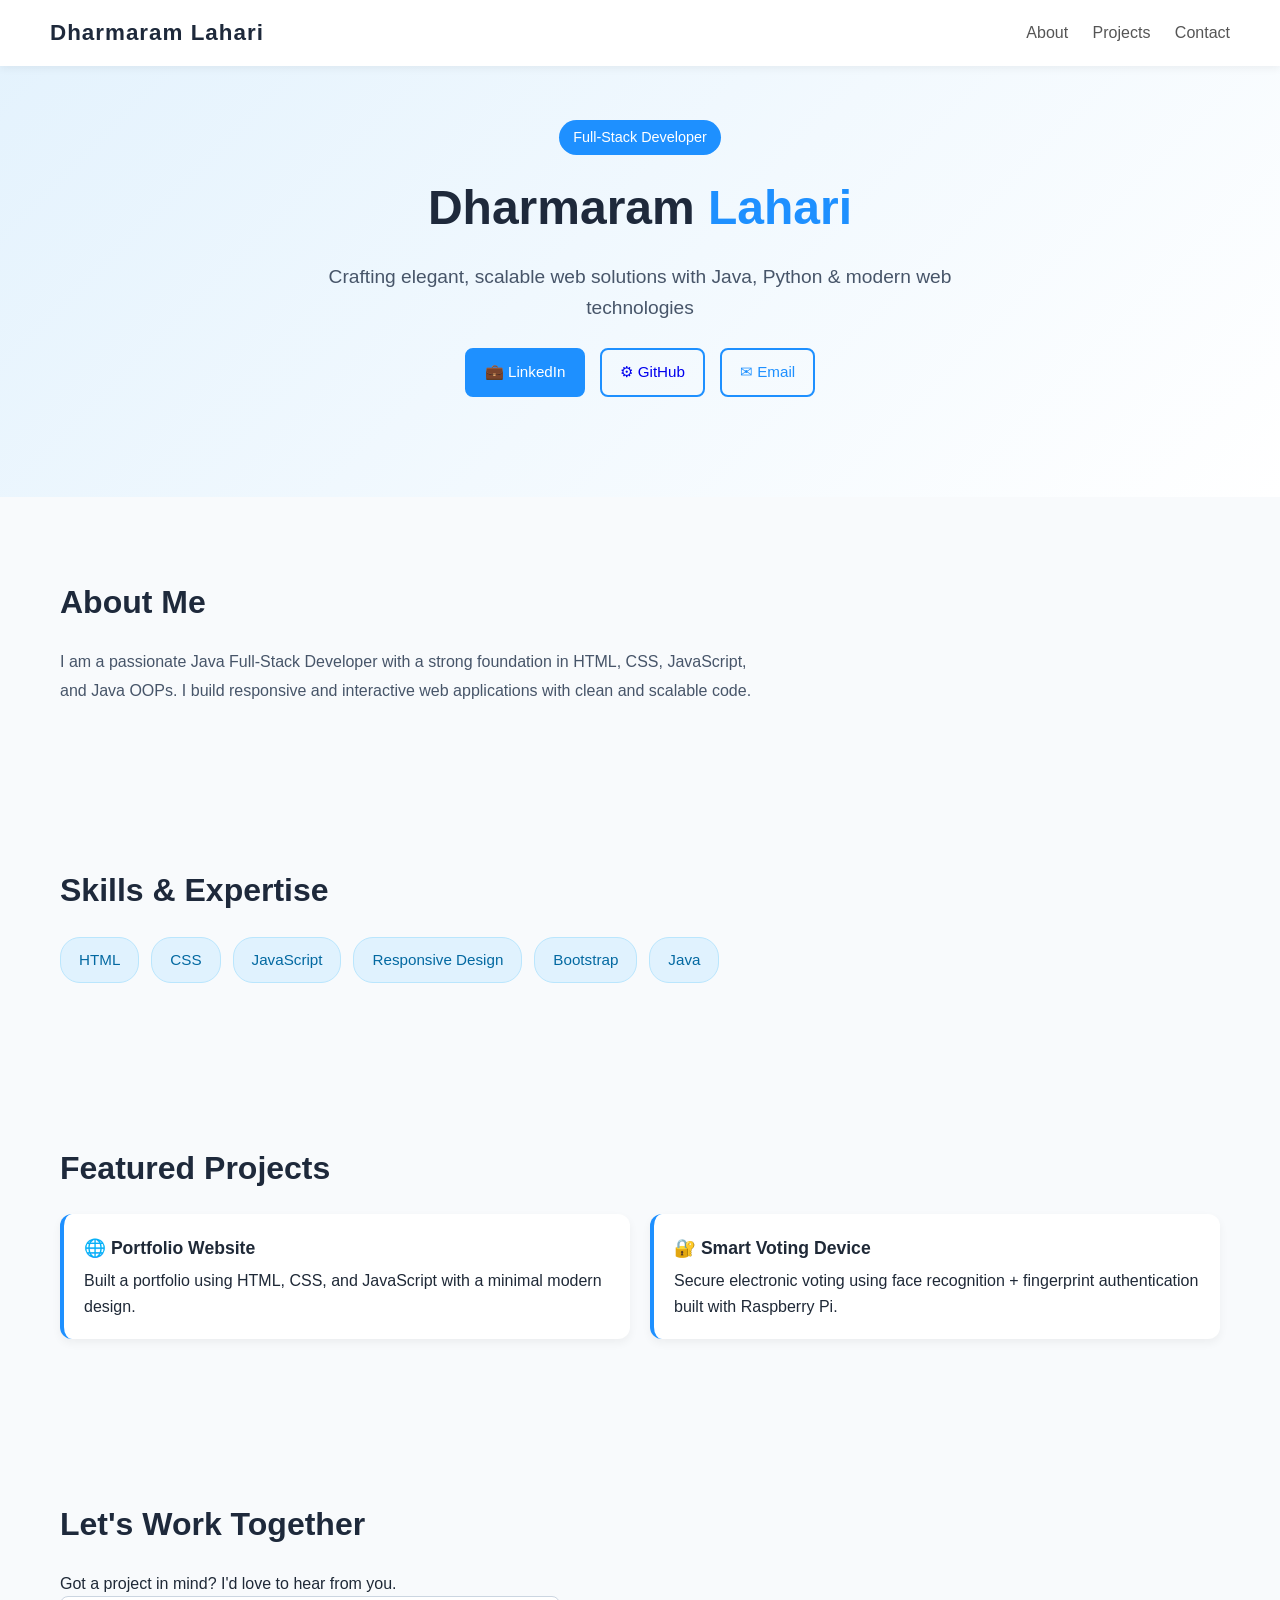
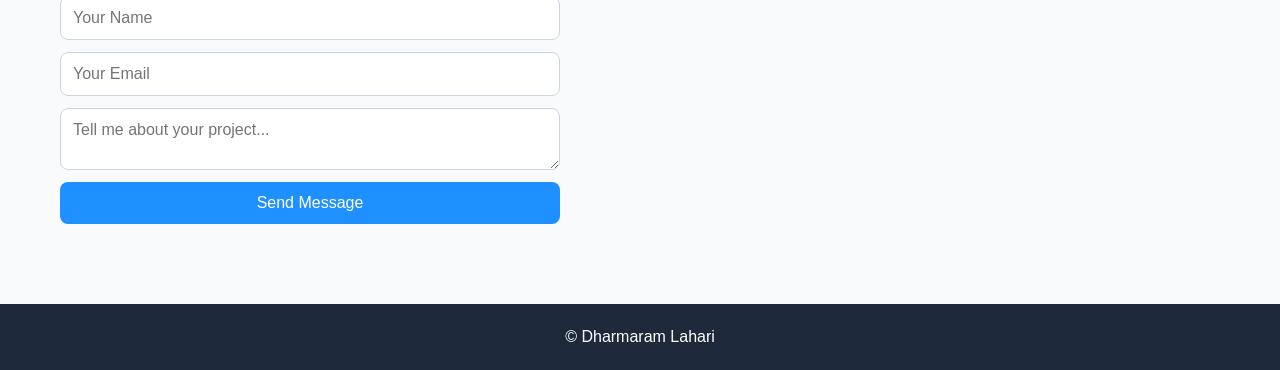
==== index.html @ f8380f47 "Update and rename code.html to index.html to get the link" ====
<!DOCTYPE html>
<html lang="en">
<head>
    <meta charset="UTF-8">
    <meta name="viewport" content="width=device-width, initial-scale=1.0">
    <title>Dharmaram Lahari | Portfolio</title>

    <!-- Correct CSS Path -->
    <link rel="stylesheet" href="style.css">
</head>

<body>

    <!-- Header -->
    <header>
        <h1 class="small-header">Dharmaram Lahari</h1>
        <nav>
            <a href="#about">About</a>
            <a href="#projects">Projects</a>
            <a href="#contact">Contact</a>
        </nav>
    </header>

    <!-- Landing Section -->
    <section class="hero" id="home">
        <div class="hero-inner">
            <div class="hero-badge">Full-Stack Developer</div>
            <h1 class="brand-name">Dharmaram <span class="highlight">Lahari</span></h1>
            <p class="tagline">
                Crafting elegant, scalable web solutions with Java, Python & modern web technologies
            </p>

            <div class="contact-ctas">
                <a class="btn primary" href="https://www.linkedin.com/in/laharidharmaram972">💼 LinkedIn</a>
                <a class="btn" href="https://github.com/yourgithub">⚙ GitHub</a>
                <a class="btn ghost" href="mailto:laharidharmaram@gmail.com">✉ Email</a>
            </div>
        </div>
    </section>

    <!-- About -->
    <section id="about">
        <h2>About Me</h2>
        <p>
            I am a passionate Java Full-Stack Developer with a strong foundation in HTML, CSS,
            JavaScript, and Java OOPs. I build responsive and interactive web applications with
            clean and scalable code.
        </p>
    </section>

    <!-- Skills -->
    <section id="skills">
        <h2>Skills & Expertise</h2>
        <div class="skills-list">
            <span>HTML</span>
            <span>CSS</span>
            <span>JavaScript</span>
            <span>Responsive Design</span>
            <span>Bootstrap</span>
            <span>Java</span>
        </div>
    </section>

    <!-- Projects -->
    <section id="projects">
        <h2>Featured Projects</h2>
        <div class="project-list">
            <div class="project">
                <h6>🌐 Portfolio Website</h6>
                Built a portfolio using HTML, CSS, and JavaScript with a minimal modern design.
            </div>

            <div class="project">
                <h6>🔐 Smart Voting Device</h6>
                Secure electronic voting using face recognition + fingerprint authentication built with Raspberry Pi.
            </div>
        </div>
    </section>

    <!-- Contact -->
    <section id="contact">
        <h2>Let's Work Together</h2>
        <p>Got a project in mind? I'd love to hear from you.</p>

        <form>
            <input type="text" placeholder="Your Name" required>
            <input type="email" placeholder="Your Email" required>
            <textarea placeholder="Tell me about your project..." required></textarea>
            <button type="submit">Send Message</button>
        </form>
    </section>

    <!-- Footer -->
    <footer>
        <p>© <span id="year"></span> Dharmaram Lahari</p>
    </footer>

    <!-- Correct JS Path -->
    <script src="script.js"></script>
</body>
</html>
---- style.css ----
/* ---------------------- */
/* GLOBAL STYLES */
/* ---------------------- */
* {
    margin: 0;
    padding: 0;
    box-sizing: border-box;
    font-family: "Poppins", sans-serif;
}

body {
    background: #f8fafc;
    color: #1f2937;
    line-height: 1.6;
}

/* ---------------------- */
/* HEADER */
/* ---------------------- */
header {
    position: fixed;
    width: 100%;
    top: 0;
    left: 0;
    background: white;
    box-shadow: 0 3px 8px rgba(0,0,0,0.05);
    padding: 15px 50px;
    display: flex;
    justify-content: space-between;
    align-items: center;
    z-index: 999;
}

header .small-header {
    font-size: 1.4rem;
    font-weight: 700;
    letter-spacing: 1px;
    color: #1e293b;
}

header nav a {
    text-decoration: none;
    margin-left: 20px;
    font-size: 1rem;
    color: #555;
    transition: 0.3s;
}

header nav a:hover {
    color: #1e90ff;
}

/* ---------------------- */
/* HERO SECTION */
/* ---------------------- */
.hero {
    padding-top: 120px;
    padding-bottom: 100px;
    display: flex;
    justify-content: center;
    text-align: center;
    background: linear-gradient(135deg, #e3f2fd, #ffffff);
}

.hero-inner {
    max-width: 700px;
}

.hero-badge {
    display: inline-block;
    background: #1e90ff;
    color: white;
    padding: 6px 14px;
    border-radius: 20px;
    font-size: 0.9rem;
    margin-bottom: 15px;
}

.brand-name {
    font-size: 3rem;
    font-weight: 700;
    color: #1e293b;
}

.highlight {
    color: #1e90ff;
}

.tagline {
    font-size: 1.2rem;
    margin: 15px 0 25px;
    color: #475569;
}

/* Contact Buttons */
.contact-ctas {
    display: flex;
    justify-content: center;
    gap: 15px;
}

.btn {
    padding: 10px 18px;
    border-radius: 8px;
    font-size: 0.95rem;
    text-decoration: none;
    border: 2px solid #1e90ff;
    transition: 0.3s;
}

.btn.primary {
    background: #1e90ff;
    color: white;
}

.btn:hover {
    transform: scale(1.05);
    opacity: 0.9;
}

.btn.ghost {
    background: transparent;
    color: #1e90ff;
}

/* ---------------------- */
/* SECTIONS */
/* ---------------------- */
section {
    padding: 80px 60px;
}

section h2 {
    font-size: 2rem;
    margin-bottom: 20px;
    color: #1e293b;
}

/* ---------------------- */
/* ABOUT */
/* ---------------------- */
#about p {
    max-width: 700px;
    line-height: 1.8;
    color: #475569;
}

/* ---------------------- */
/* SKILLS */
/* ---------------------- */
.skills-list {
    display: flex;
    flex-wrap: wrap;
    gap: 12px;
    margin-top: 20px;
}

.skills-list span {
    background: #e0f2fe;
    padding: 10px 18px;
    border-radius: 20px;
    font-size: 0.95rem;
    color: #0369a1;
    border: 1px solid #bae6fd;
}

/* ---------------------- */
/* PROJECTS */
/* ---------------------- */
.project-list {
    display: grid;
    grid-template-columns: repeat(auto-fit, minmax(280px, 1fr));
    gap: 20px;
}

.project {
    background: white;
    padding: 20px;
    border-radius: 12px;
    box-shadow: 0 4px 10px rgba(0,0,0,0.05);
    border-left: 4px solid #1e90ff;
    transition: 0.3s;
}

.project:hover {
    transform: translateY(-5px);
}

.project h6 {
    font-size: 1.1rem;
    margin-bottom: 6px;
}

/* ---------------------- */
/* CONTACT */
/* ---------------------- */
form {
    display: flex;
    flex-direction: column;
    max-width: 500px;
    gap: 12px;
}

input, textarea {
    width: 100%;
    padding: 12px;
    border-radius: 8px;
    border: 1px solid #cbd5e1;
    font-size: 1rem;
}

button {
    padding: 12px;
    border-radius: 8px;
    border: none;
    background: #1e90ff;
    color: white;
    font-size: 1rem;
    cursor: pointer;
}

button:hover {
    opacity: 0.9;
}

/* ---------------------- */
/* FOOTER */
/* ---------------------- */
footer {
    text-align: center;
    padding: 20px;
    background: #1e293b;
    color: white;
}

footer a {
    color: #90cdf4;
    text-decoration: none;
}

footer a:hover {
    text-decoration: underline;
}
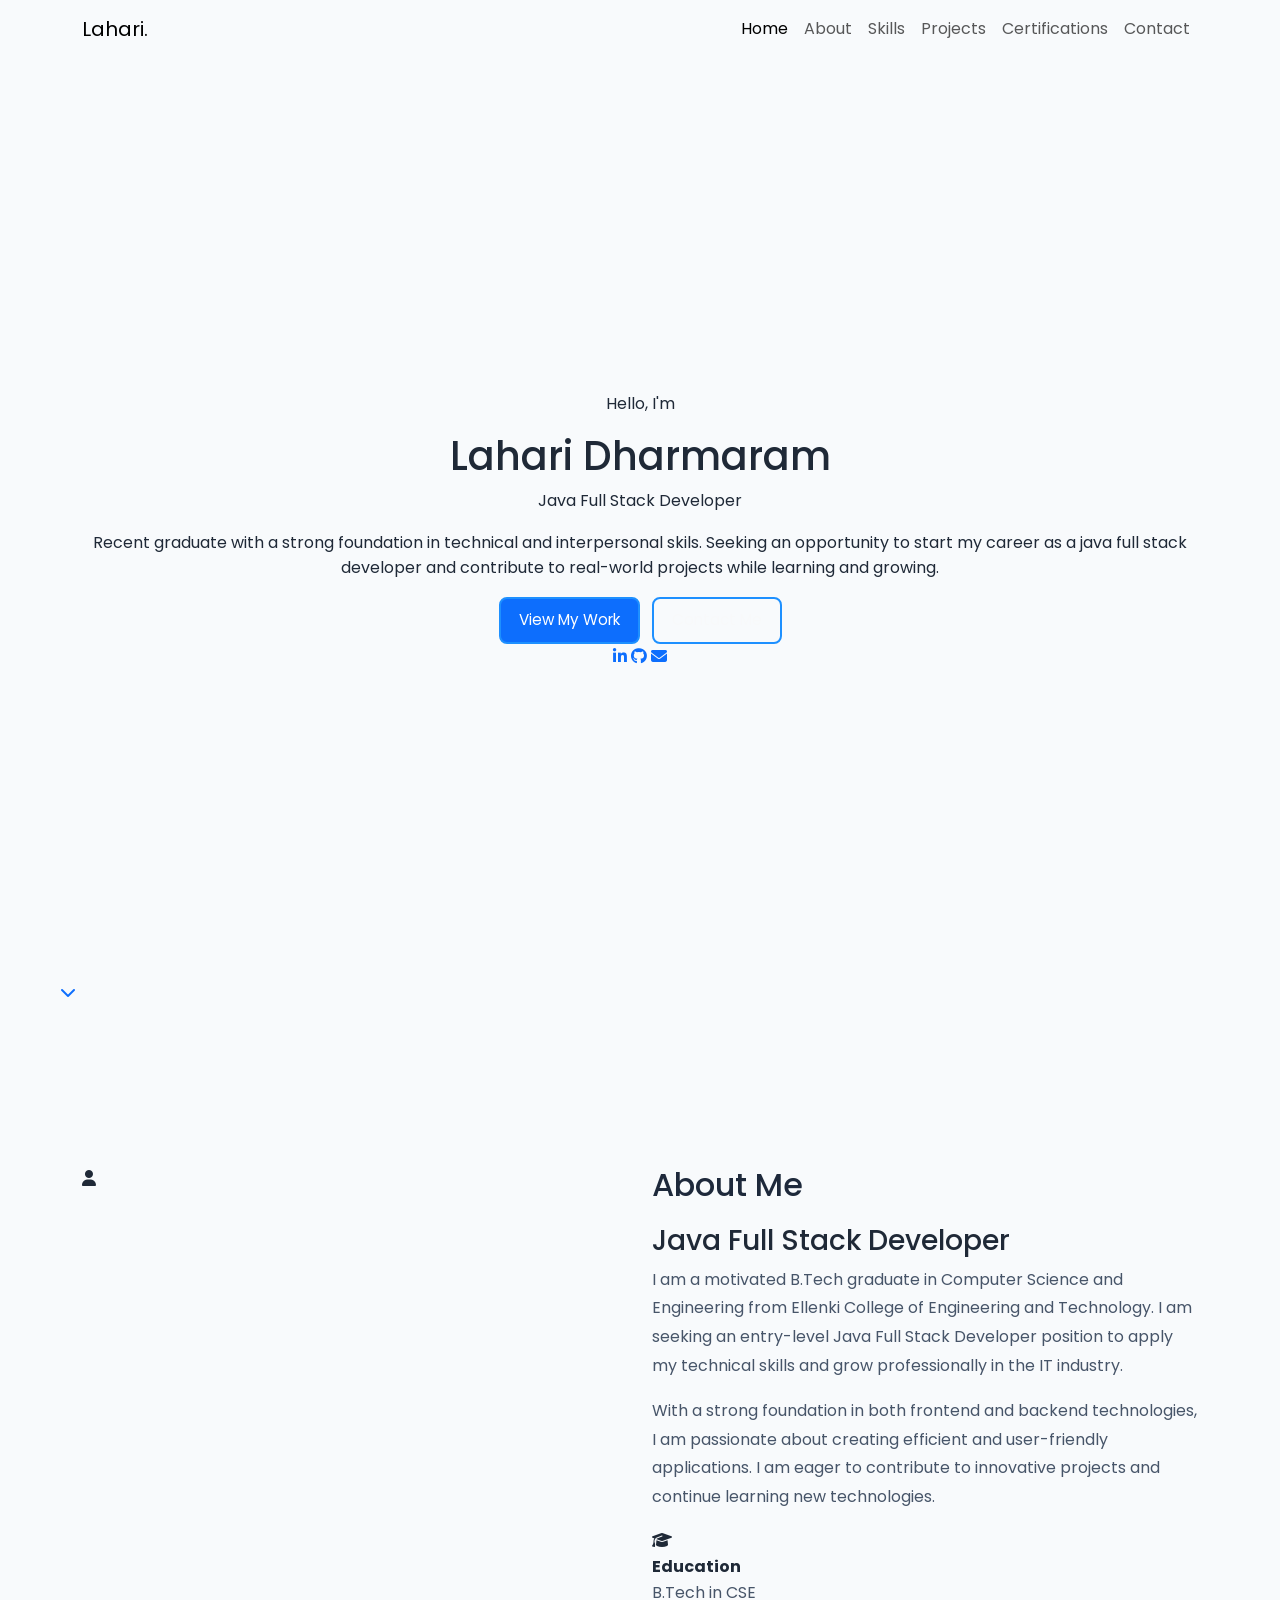
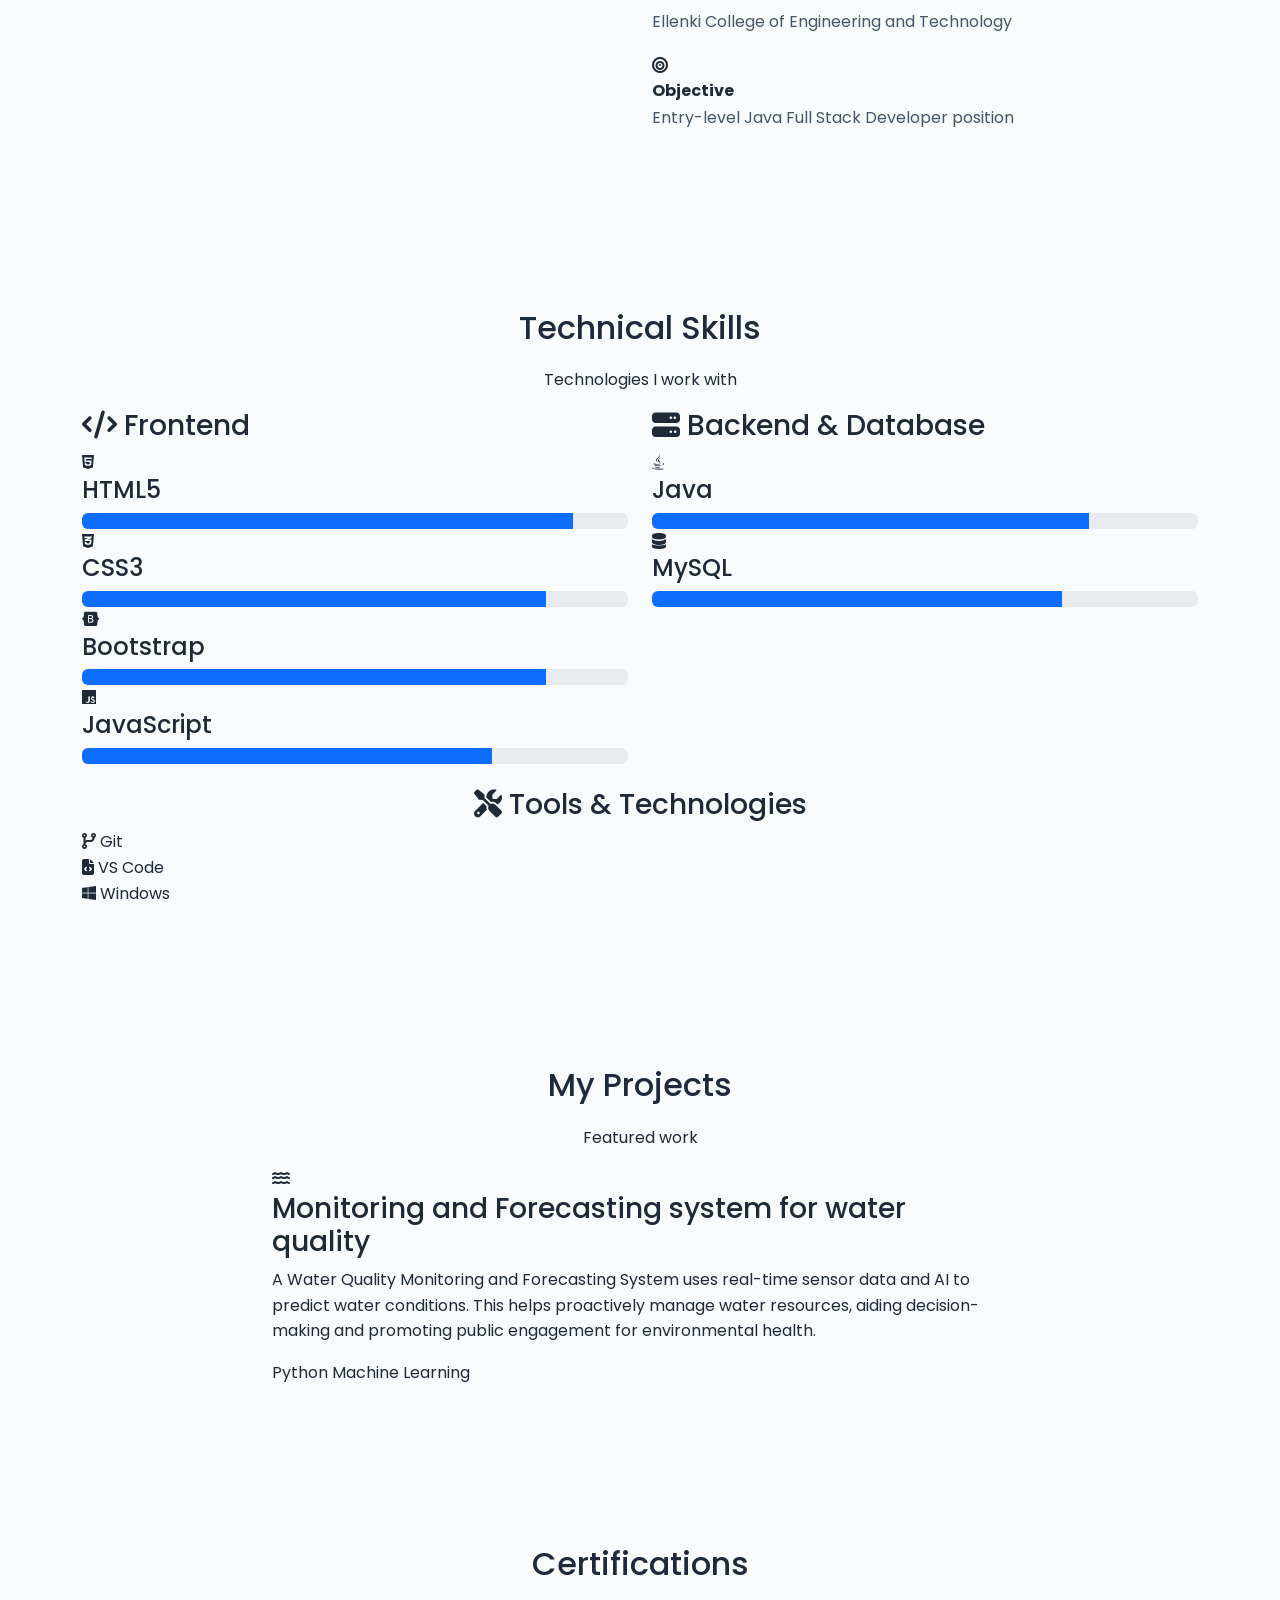
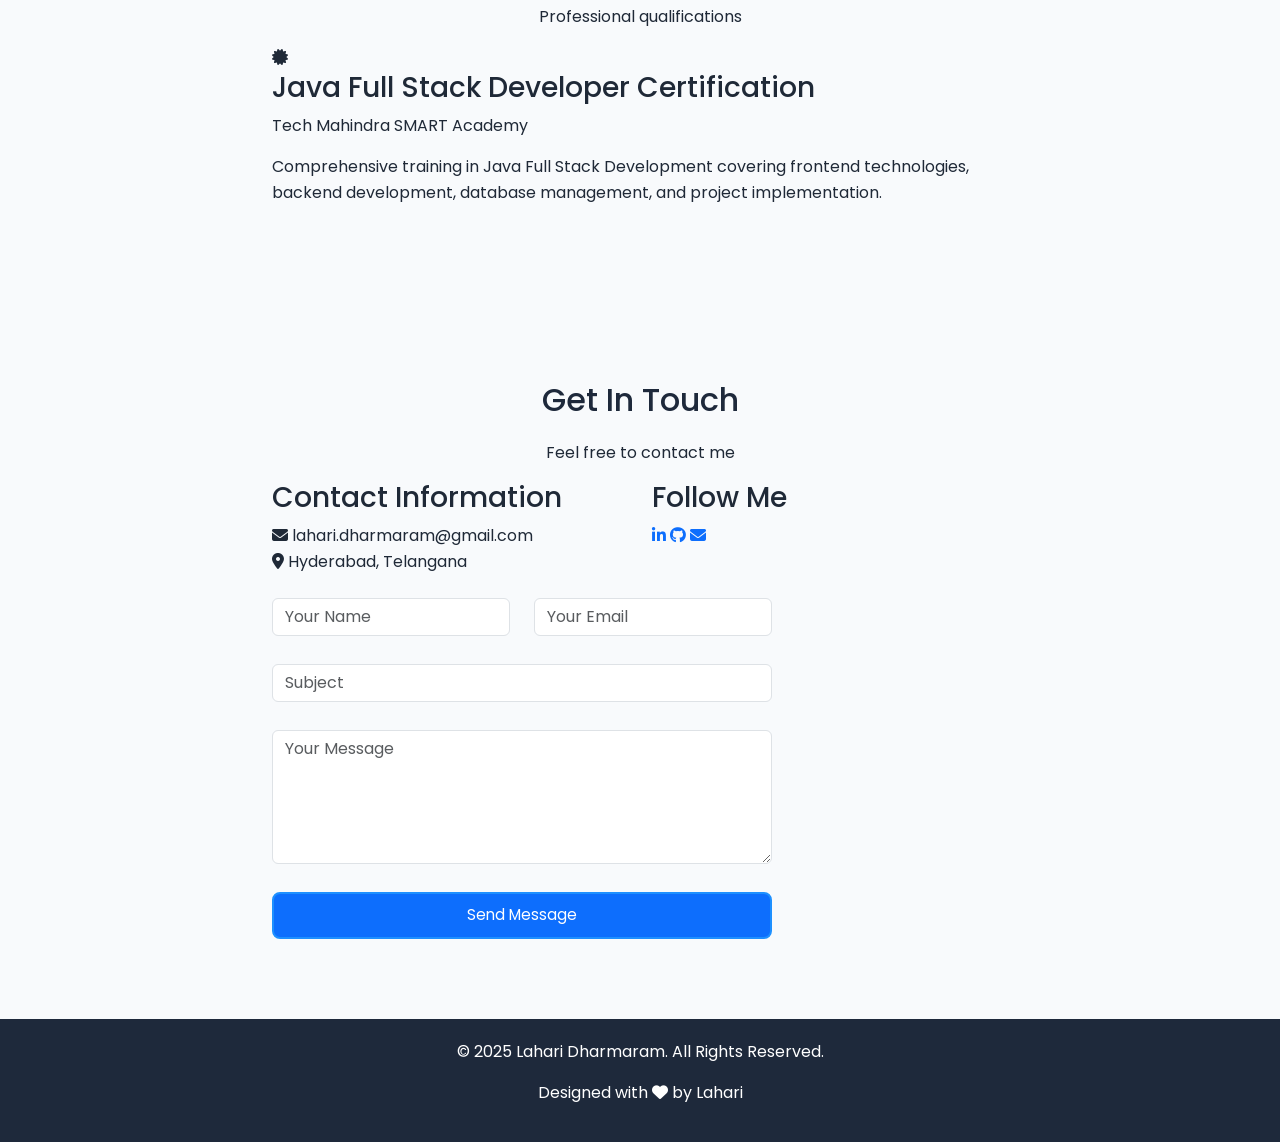
==== commit c4f619ae: "Update index.html changed my portfolio to look good" ====
--- a/index.html
+++ b/index.html
@@ -3,99 +3,378 @@
 <head>
     <meta charset="UTF-8">
     <meta name="viewport" content="width=device-width, initial-scale=1.0">
-    <title>Dharmaram Lahari | Portfolio</title>
-
-    <!-- Correct CSS Path -->
+    <title>Lahari Dharmaram | Java Full Stack Developer</title>
+    
+    <!-- Bootstrap 5 CSS -->
+    <link href="https://cdn.jsdelivr.net/npm/bootstrap@5.3.0/dist/css/bootstrap.min.css" rel="stylesheet">
+    
+    <!-- Font Awesome -->
+    <link rel="stylesheet" href="https://cdnjs.cloudflare.com/ajax/libs/font-awesome/6.4.0/css/all.min.css">
+    
+    <!-- Google Fonts -->
+    <link href="https://fonts.googleapis.com/css2?family=Poppins:wght@300;400;500;600;700&display=swap" rel="stylesheet">
+    
+    <!-- Custom CSS -->
     <link rel="stylesheet" href="style.css">
 </head>
-
-<body>
-
-    <!-- Header -->
-    <header>
-        <h1 class="small-header">Dharmaram Lahari</h1>
-        <nav>
-            <a href="#about">About</a>
-            <a href="#projects">Projects</a>
-            <a href="#contact">Contact</a>
-        </nav>
-    </header>
-
-    <!-- Landing Section -->
-    <section class="hero" id="home">
-        <div class="hero-inner">
-            <div class="hero-badge">Full-Stack Developer</div>
-            <h1 class="brand-name">Dharmaram <span class="highlight">Lahari</span></h1>
-            <p class="tagline">
-                Crafting elegant, scalable web solutions with Java, Python & modern web technologies
-            </p>
-
-            <div class="contact-ctas">
-                <a class="btn primary" href="https://www.linkedin.com/in/laharidharmaram972">💼 LinkedIn</a>
-                <a class="btn" href="https://github.com/yourgithub">⚙ GitHub</a>
-                <a class="btn ghost" href="mailto:laharidharmaram@gmail.com">✉ Email</a>
-            </div>
-        </div>
-    </section>
-
-    <!-- About -->
-    <section id="about">
-        <h2>About Me</h2>
-        <p>
-            I am a passionate Java Full-Stack Developer with a strong foundation in HTML, CSS,
-            JavaScript, and Java OOPs. I build responsive and interactive web applications with
-            clean and scalable code.
-        </p>
-    </section>
-
-    <!-- Skills -->
-    <section id="skills">
-        <h2>Skills & Expertise</h2>
-        <div class="skills-list">
-            <span>HTML</span>
-            <span>CSS</span>
-            <span>JavaScript</span>
-            <span>Responsive Design</span>
-            <span>Bootstrap</span>
-            <span>Java</span>
-        </div>
-    </section>
-
-    <!-- Projects -->
-    <section id="projects">
-        <h2>Featured Projects</h2>
-        <div class="project-list">
-            <div class="project">
-                <h6>🌐 Portfolio Website</h6>
-                Built a portfolio using HTML, CSS, and JavaScript with a minimal modern design.
-            </div>
-
-            <div class="project">
-                <h6>🔐 Smart Voting Device</h6>
-                Secure electronic voting using face recognition + fingerprint authentication built with Raspberry Pi.
-            </div>
-        </div>
-    </section>
-
-    <!-- Contact -->
-    <section id="contact">
-        <h2>Let's Work Together</h2>
-        <p>Got a project in mind? I'd love to hear from you.</p>
-
-        <form>
-            <input type="text" placeholder="Your Name" required>
-            <input type="email" placeholder="Your Email" required>
-            <textarea placeholder="Tell me about your project..." required></textarea>
-            <button type="submit">Send Message</button>
-        </form>
+<body data-bs-spy="scroll" data-bs-target="#navbar-example" data-bs-offset="70">
+    
+    <!-- Navigation -->
+    <nav class="navbar navbar-expand-lg navbar-light fixed-top" id="navbar-example">
+        <div class="container">
+            <a class="navbar-brand" href="#home">
+                <span class="brand-text">Lahari</span><span class="brand-dot">.</span>
+            </a>
+            <button class="navbar-toggler" type="button" data-bs-toggle="collapse" data-bs-target="#navbarNav" aria-controls="navbarNav" aria-expanded="false" aria-label="Toggle navigation">
+                <span class="navbar-toggler-icon"></span>
+            </button>
+            <div class="collapse navbar-collapse" id="navbarNav">
+                <ul class="navbar-nav ms-auto">
+                    <li class="nav-item">
+                        <a class="nav-link active" href="#home">Home</a>
+                    </li>
+                    <li class="nav-item">
+                        <a class="nav-link" href="#about">About</a>
+                    </li>
+                    <li class="nav-item">
+                        <a class="nav-link" href="#skills">Skills</a>
+                    </li>
+                    <li class="nav-item">
+                        <a class="nav-link" href="#projects">Projects</a>
+                    </li>
+                    <li class="nav-item">
+                        <a class="nav-link" href="#certifications">Certifications</a>
+                    </li>
+                    <li class="nav-item">
+                        <a class="nav-link" href="#contact">Contact</a>
+                    </li>
+                </ul>
+            </div>
+        </div>
+    </nav>
+
+    <!-- Hero Section -->
+    <section id="home" class="hero-section">
+        <div class="hero-bg"></div>
+        <div class="container">
+            <div class="row min-vh-100 align-items-center">
+                <div class="col-12">
+                    <div class="hero-content text-center">
+                        <p class="hero-greeting">Hello, I'm</p>
+<h1 class="hero-name">Lahari Dharmaram</h1>
+                        <p class="hero-title">Java Full Stack Developer</p>
+                        <p class="hero-description">
+                            Recent graduate with a strong foundation in technical and interpersonal skils. Seeking an opportunity to
+                            start my career as a java full stack developer and contribute to real-world projects while learning and growing. 
+                        </p>
+                        <div class="hero-buttons">
+                            <a href="#projects" class="btn btn-primary btn-lg me-2">View My Work</a>
+                            <a href="#contact" class="btn btn-outline-light btn-lg">Contact Me</a>
+                        </div>
+                        <div class="hero-social">
+                            <a href="http://www.linkedin.com/in/laharidharmaram972" target="_blank" class="social-link"><i class="fab fa-linkedin-in"></i></a>
+                            <a href="https://github.com/laharidharmaram" target="_blank" class="social-link"><i class="fab fa-github"></i></a>
+                            <a href="mailto:laharidharmaram@gmail.com" class="social-link"><i class="fas fa-envelope"></i></a>
+                        </div>
+                    </div>
+                </div>
+            </div>
+        </div>
+        <div class="scroll-down">
+            <a href="#about">
+                <i class="fas fa-chevron-down"></i>
+            </a>
+        </div>
+    </section>
+
+    <!-- About Section -->
+    <section id="about" class="about-section">
+        <div class="container">
+            <div class="row">
+                <div class="col-lg-6">
+                    <div class="about-image">
+                        <div class="image-frame">
+                            <div class="placeholder-profile">
+                                <i class="fas fa-user"></i>
+                            </div>
+                        </div>
+                    </div>
+                </div>
+                <div class="col-lg-6">
+                    <div class="about-content">
+                        <h2 class="section-title">About Me</h2>
+                        <h3 class="about-subtitle">Java Full Stack Developer</h3>
+                        <p class="about-text">
+                            I am a motivated B.Tech graduate in Computer Science and Engineering from Ellenki College of Engineering and Technology. I am seeking an entry-level Java Full Stack Developer position to apply my technical skills and grow professionally in the IT industry.
+                        </p>
+                        <p class="about-text">
+                            With a strong foundation in both frontend and backend technologies, I am passionate about creating efficient and user-friendly applications. I am eager to contribute to innovative projects and continue learning new technologies.
+                        </p>
+                        <div class="about-info">
+                            <div class="info-item">
+                                <i class="fas fa-graduation-cap"></i>
+                                <div>
+                                    <strong>Education</strong>
+                                    <p>B.Tech in CSE<br>Ellenki College of Engineering and Technology</p>
+                                </div>
+                            </div>
+                            <div class="info-item">
+                                <i class="fas fa-bullseye"></i>
+                                <div>
+                                    <strong>Objective</strong>
+                                    <p>Entry-level Java Full Stack Developer position</p>
+                                </div>
+                            </div>
+                        </div>
+                    </div>
+                </div>
+            </div>
+        </div>
+    </section>
+
+    <!-- Skills Section -->
+    <section id="skills" class="skills-section">
+        <div class="container">
+            <h2 class="section-title text-center">Technical Skills</h2>
+            <p class="section-subtitle text-center">Technologies I work with</p>
+            
+            <div class="row">
+                <!-- Frontend Skills -->
+                <div class="col-lg-6">
+                    <div class="skills-category">
+                        <h3 class="category-title"><i class="fas fa-code"></i> Frontend</h3>
+                        <div class="skills-grid">
+                            <div class="skill-card">
+                                <div class="skill-icon">
+                                    <i class="fab fa-html5"></i>
+                                </div>
+                                <h4>HTML5</h4>
+                                <div class="progress">
+<div class="progress-bar" role="progressbar" style="width: 90%;" aria-valuenow="90" aria-valuemin="0" aria-valuemax="100"></div>
+                                </div>
+                            </div>
+                            <div class="skill-card">
+                                <div class="skill-icon">
+                                    <i class="fab fa-css3-alt"></i>
+                                </div>
+<h4>CSS3</h4>
+                                <div class="progress">
+                                    <div class="progress-bar" role="progressbar" style="width: 85%;" aria-valuenow="85" aria-valuemin="0" aria-valuemax="100"></div>
+                                </div>
+                            </div>
+                            <div class="skill-card">
+                                <div class="skill-icon">
+                                    <i class="fab fa-bootstrap"></i>
+                                </div>
+<h4>Bootstrap</h4>
+                                <div class="progress">
+                                    <div class="progress-bar" role="progressbar" style="width: 85%;" aria-valuenow="85" aria-valuemin="0" aria-valuemax="100"></div>
+                                </div>
+                            </div>
+                            <div class="skill-card">
+                                <div class="skill-icon">
+                                    <i class="fab fa-js"></i>
+                                </div>
+<h4>JavaScript</h4>
+                                <div class="progress">
+                                    <div class="progress-bar" role="progressbar" style="width: 75%;" aria-valuenow="75" aria-valuemin="0" aria-valuemax="100"></div>
+                                </div>
+                            </div>
+                        </div>
+                    </div>
+                </div>
+                
+                <!-- Backend Skills -->
+                <div class="col-lg-6">
+                    <div class="skills-category">
+                        <h3 class="category-title"><i class="fas fa-server"></i> Backend & Database</h3>
+                        <div class="skills-grid">
+                            <div class="skill-card">
+                                <div class="skill-icon">
+                                    <i class="fab fa-java"></i>
+                                </div>
+<h4>Java</h4>
+                                <div class="progress">
+                                    <div class="progress-bar" role="progressbar" style="width: 80%;" aria-valuenow="80" aria-valuemin="0" aria-valuemax="100"></div>
+                                </div>
+                            </div>
+                            <div class="skill-card">
+                                <div class="skill-icon">
+                                    <i class="fas fa-database"></i>
+                                </div>
+<h4>MySQL</h4>
+                                <div class="progress">
+                                    <div class="progress-bar" role="progressbar" style="width: 75%;" aria-valuenow="75" aria-valuemin="0" aria-valuemax="100"></div>
+                                </div>
+                            </div>
+                        </div>
+                    </div>
+                </div>
+            </div>
+            
+            <!-- Tools -->
+            <div class="row mt-4">
+                <div class="col-12">
+                    <div class="tools-section">
+                        <h3 class="category-title text-center"><i class="fas fa-tools"></i> Tools & Technologies</h3>
+                        <div class="tools-grid">
+                            <div class="tool-item">
+                                <i class="fas fa-code-branch"></i>
+                                <span>Git</span>
+                            </div>
+                            <div class="tool-item">
+                                <i class="fas fa-file-code"></i>
+                                <span>VS Code</span>
+                            </div>
+                            <div class="tool-item">
+                                <i class="fab fa-windows"></i>
+                                <span>Windows</span>
+                            </div>
+                        </div>
+                    </div>
+                </div>
+            </div>
+        </div>
+    </section>
+
+    <!-- Projects Section -->
+    <section id="projects" class="projects-section">
+        <div class="container">
+            <h2 class="section-title text-center">My Projects</h2>
+            <p class="section-subtitle text-center">Featured work</p>
+            
+            <div class="row justify-content-center">
+                <div class="col-lg-8">
+                    <div class="project-card">
+                        <div class="project-icon">
+                            <i class="fas fa-water"></i>
+                        </div>
+                        <div class="project-content">
+                            <h3 class="project-title">Monitoring and Forecasting system for water quality</h3>
+                            <p class="project-description">
+                                 A Water Quality Monitoring and Forecasting System uses real-time sensor data and AI to predict water conditions. This helps proactively manage water resources, aiding decision-making and promoting public engagement for environmental health.
+                            </p>
+                            <div class="project-tech">
+                                <span class="tech-badge">Python</span>
+                                <span class="tech-badge">Machine Learning</span>
+                            </div>
+                        </div>
+                    </div>
+                </div>
+            </div>
+        </div>
+    </section>
+
+    <!-- Certifications Section -->
+    <section id="certifications" class="certifications-section">
+        <div class="container">
+            <h2 class="section-title text-center">Certifications</h2>
+            <p class="section-subtitle text-center">Professional qualifications</p>
+            
+            <div class="row justify-content-center">
+                <div class="col-lg-8">
+                    <div class="certification-card">
+                        <div class="certification-icon">
+                            <i class="fas fa-certificate"></i>
+                        </div>
+                        <div class="certification-content">
+                            <h3>Java Full Stack Developer Certification</h3>
+                            <p class="certification-org">Tech Mahindra SMART Academy</p>
+                            <p class="certification-desc">
+                                Comprehensive training in Java Full Stack Development covering frontend technologies, backend development, database management, and project implementation.
+                            </p>
+                        </div>
+                    </div>
+                </div>
+            </div>
+        </div>
+    </section>
+
+    <!-- Contact Section -->
+    <section id="contact" class="contact-section">
+        <div class="container">
+            <h2 class="section-title text-center">Get In Touch</h2>
+            <p class="section-subtitle text-center">Feel free to contact me</p>
+            
+            <div class="row justify-content-center">
+                <div class="col-lg-8">
+                    <div class="contact-card">
+                        <div class="row">
+                            <div class="col-md-6">
+                                <div class="contact-info">
+                                    <h3>Contact Information</h3>
+                                    <div class="contact-item">
+                                        <i class="fas fa-envelope"></i>
+                                        <span>lahari.dharmaram@gmail.com</span>
+                                    </div>
+                                    <!-- <div class="contact-item">
+                                        <i class="fas fa-phone"></i>
+                                        <span>+91 9876543210</span>
+                                    </div> -->
+                                    <div class="contact-item">
+                                        <i class="fas fa-map-marker-alt"></i>
+                                        <span>Hyderabad, Telangana</span>
+                                    </div>
+                                </div>
+                            </div>
+                            <div class="col-md-6">
+                                <div class="social-links">
+                                    <h3>Follow Me</h3>
+                                    <div class="social-icons">
+                                        <a href="http://www.linkedin.com/in/laharidharmaram972" target="_blank" class="social-icon"><i class="fab fa-linkedin-in"></i></a>
+                                        <a href="https://github.com/laharidharmaram" target="_blank" class="social-icon"><i class="fab fa-github"></i></a>
+                                        <a href="mailto:laharidharmaram@gmail.com" class="social-icon"><i class="fas fa-envelope"></i></a>
+                                    </div>
+                                </div>
+                            </div>
+                        </div>
+                        
+                        <form class="contact-form mt-4">
+                            <div class="row">
+                                <div class="col-md-6">
+                                    <div class="mb-3">
+                                        <input type="text" class="form-control" placeholder="Your Name" required>
+                                    </div>
+                                </div>
+                                <div class="col-md-6">
+                                    <div class="mb-3">
+                                        <input type="email" class="form-control" placeholder="Your Email" required>
+                                    </div>
+                                </div>
+                            </div>
+                            <div class="mb-3">
+                                <input type="text" class="form-control" placeholder="Subject" required>
+                            </div>
+                            <div class="mb-3">
+                                <textarea class="form-control" rows="5" placeholder="Your Message" required></textarea>
+                            </div>
+                            <button type="submit" class="btn btn-primary btn-lg">Send Message</button>
+                        </form>
+                    </div>
+                </div>
+            </div>
+        </div>
     </section>
 
     <!-- Footer -->
-    <footer>
-        <p>© <span id="year"></span> Dharmaram Lahari</p>
+    <footer class="footer">
+        <div class="container">
+            <div class="row">
+                <div class="col-12 text-center">
+<p class="footer-text">&copy; 2025  Lahari Dharmaram. All Rights Reserved.</p>
+                    <p class="footer-subtext">Designed with <i class="fas fa-heart"></i> by Lahari</p>
+                </div>
+            </div>
+        </div>
     </footer>
 
-    <!-- Correct JS Path -->
+    <!-- Bootstrap 5 JS -->
+    <script src="https://cdn.jsdelivr.net/npm/bootstrap@5.3.0/dist/js/bootstrap.bundle.min.js"></script>
+    
+    <!-- Custom JS -->
     <script src="script.js"></script>
 </body>
 </html>
+    
+       
+            
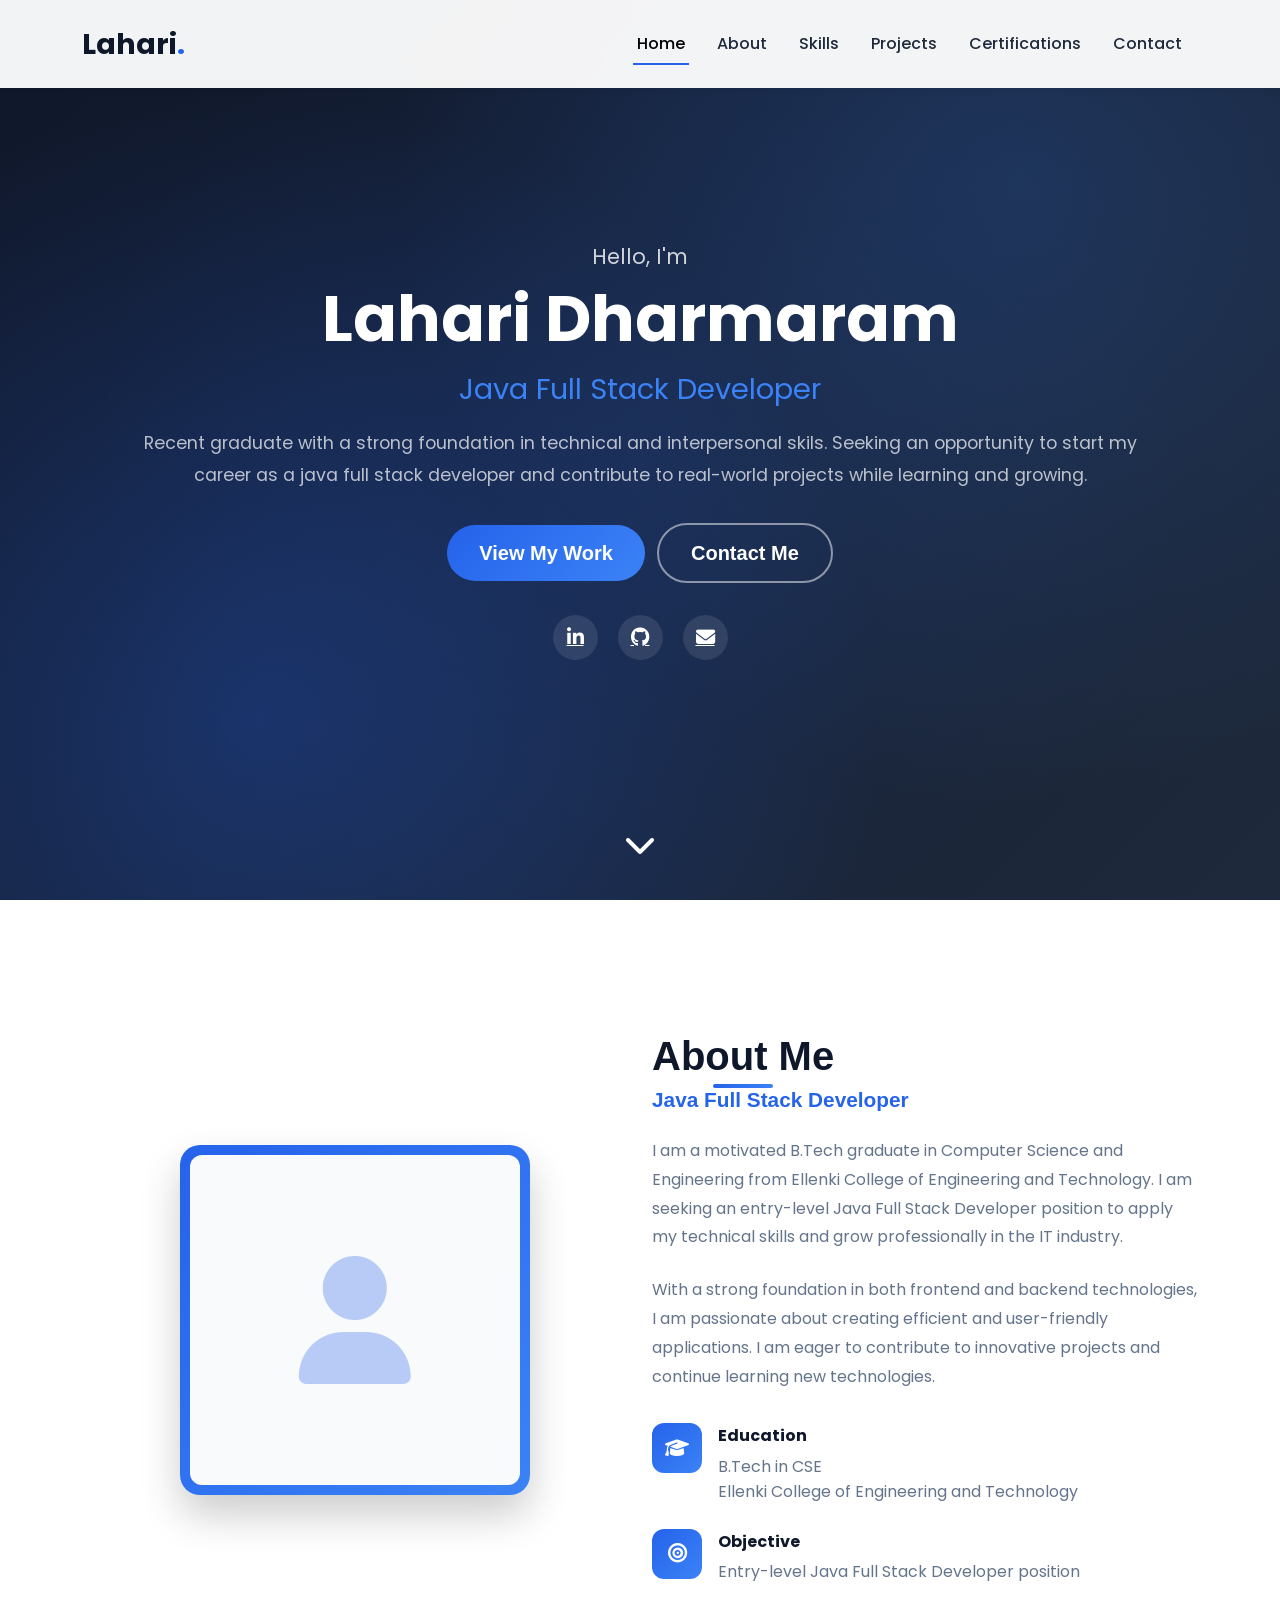
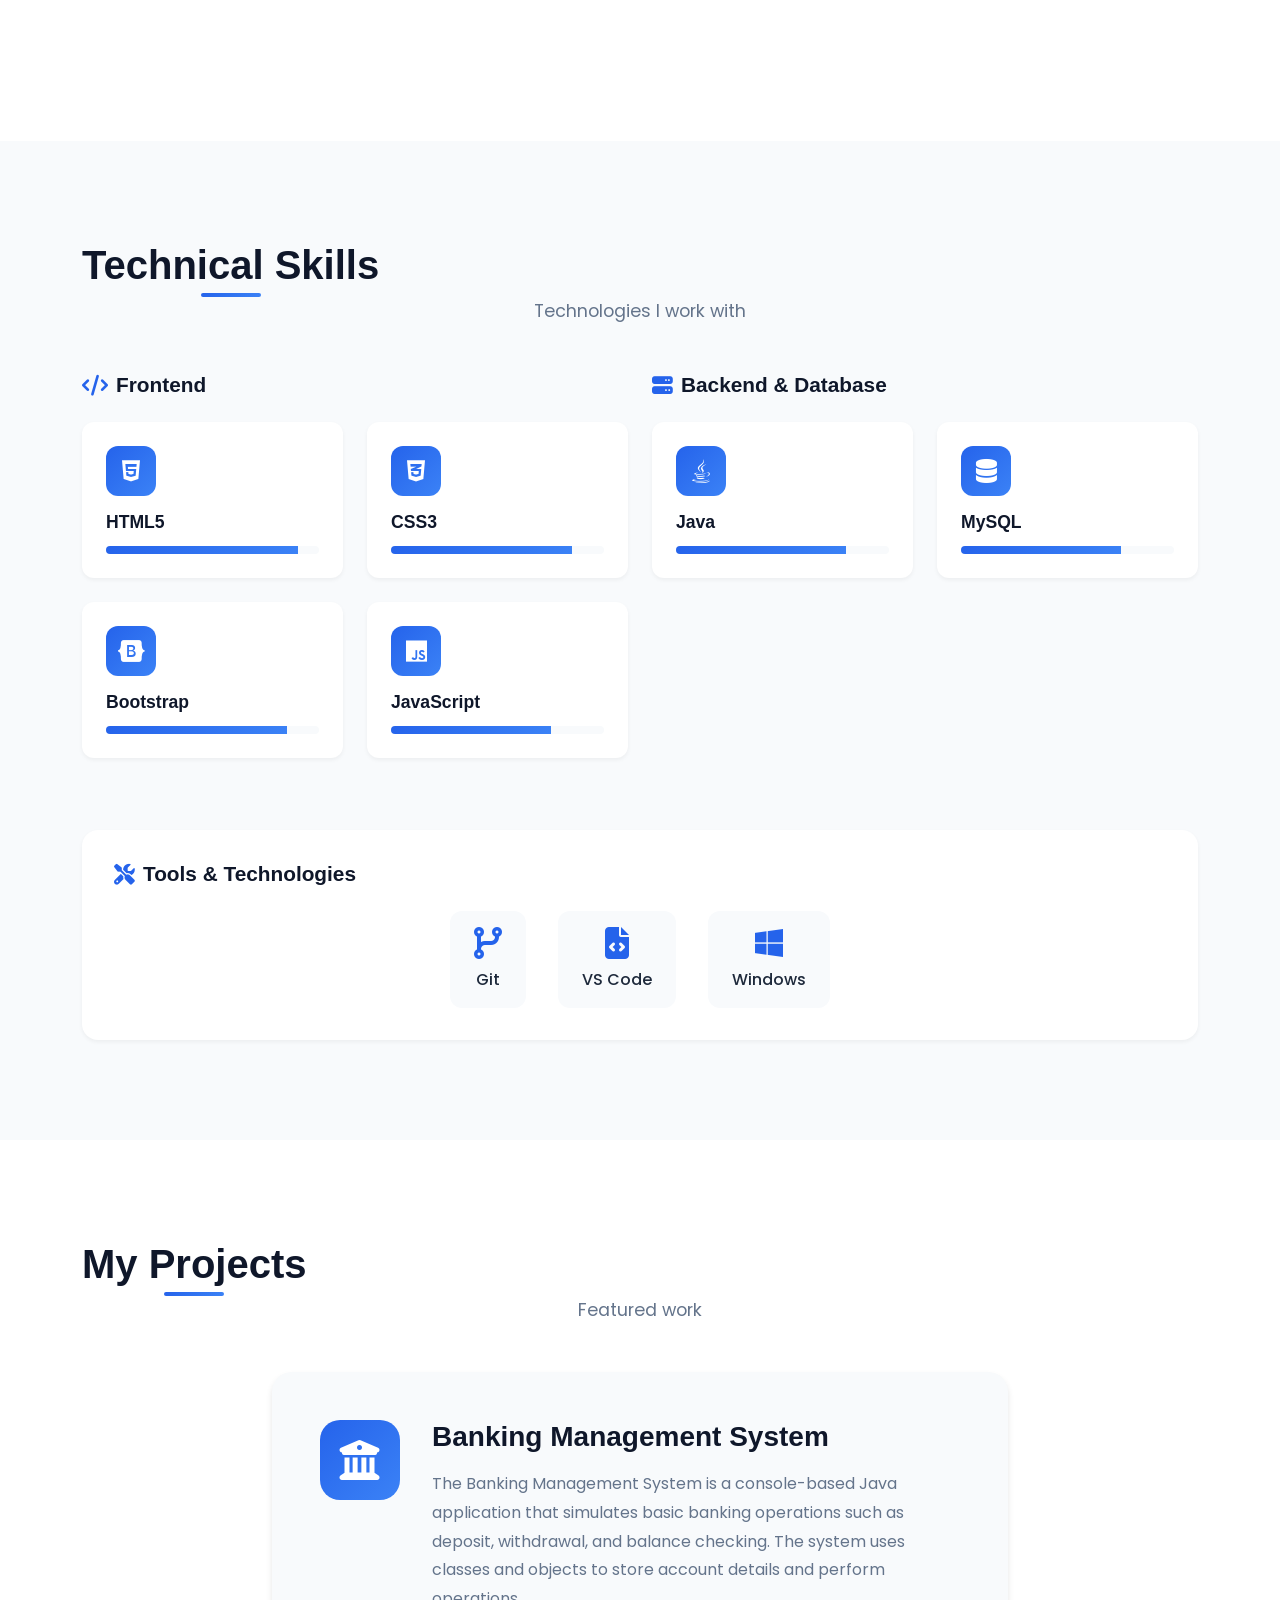
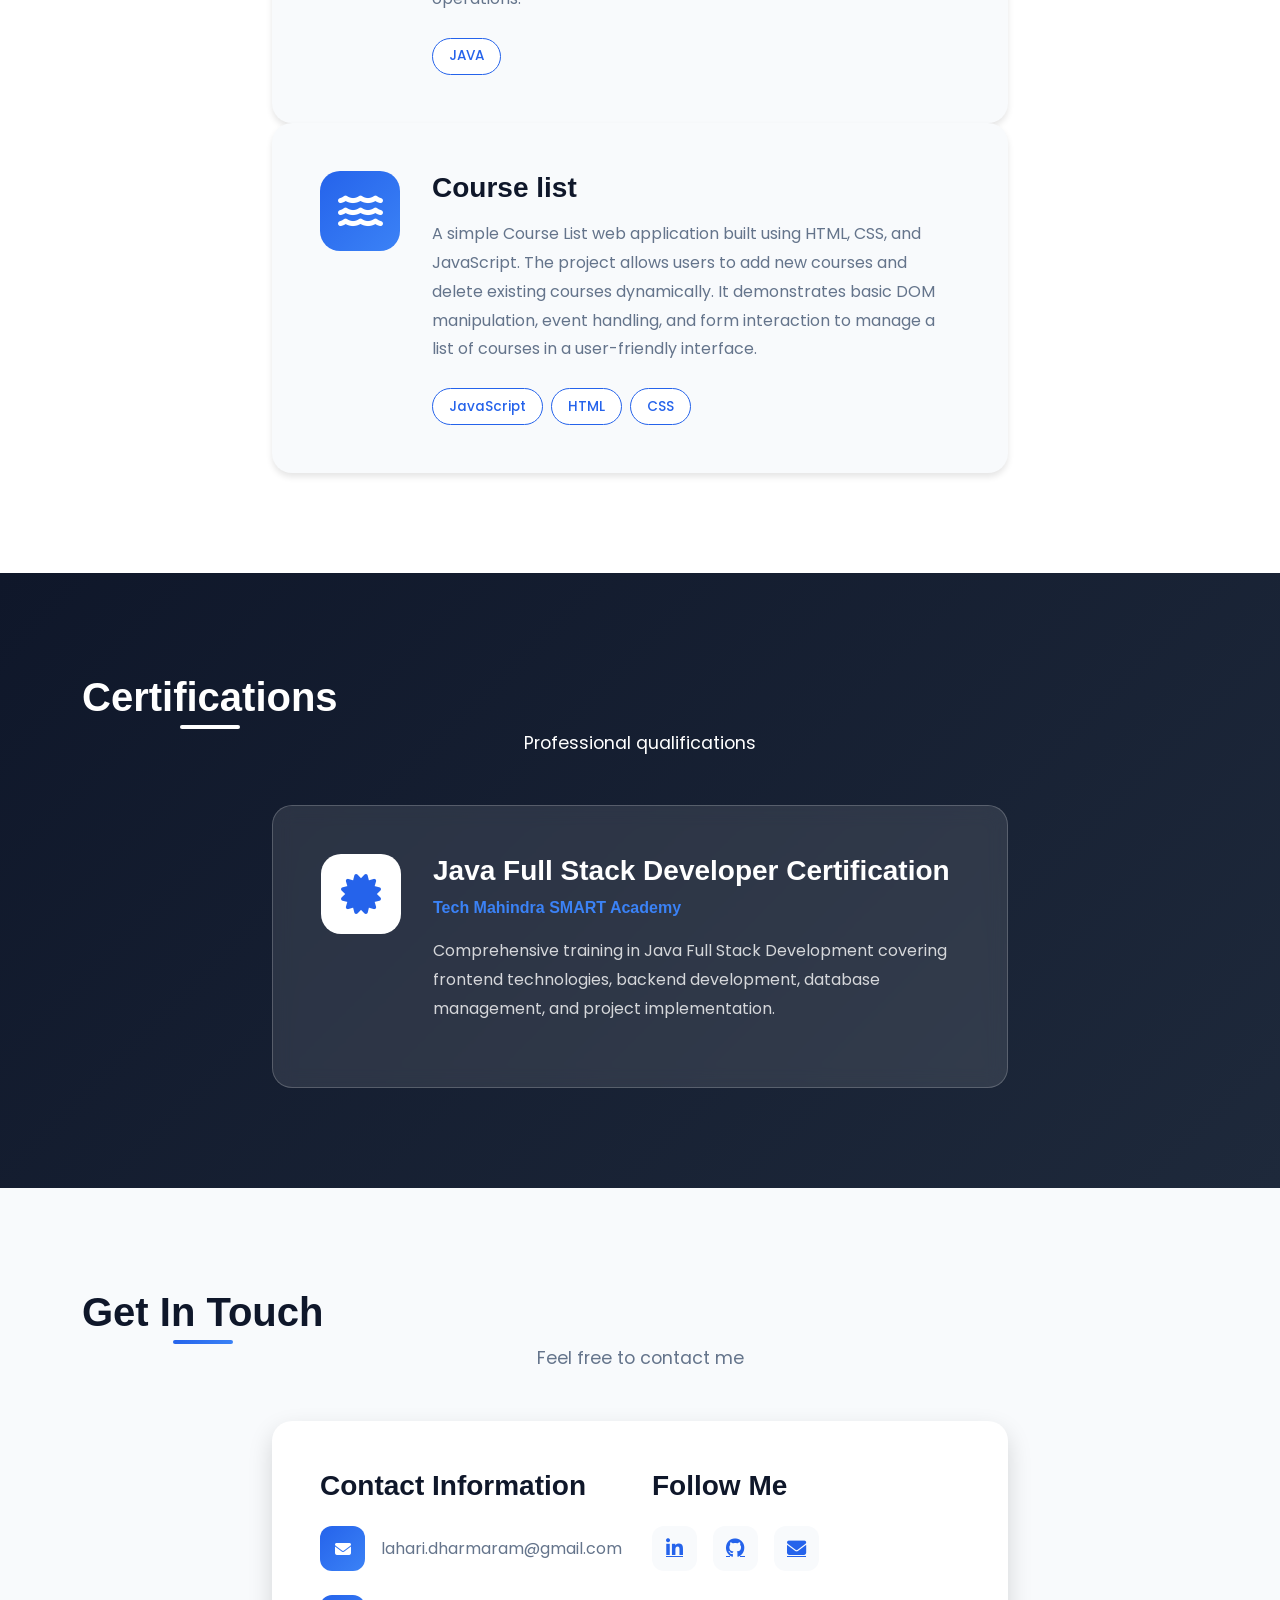
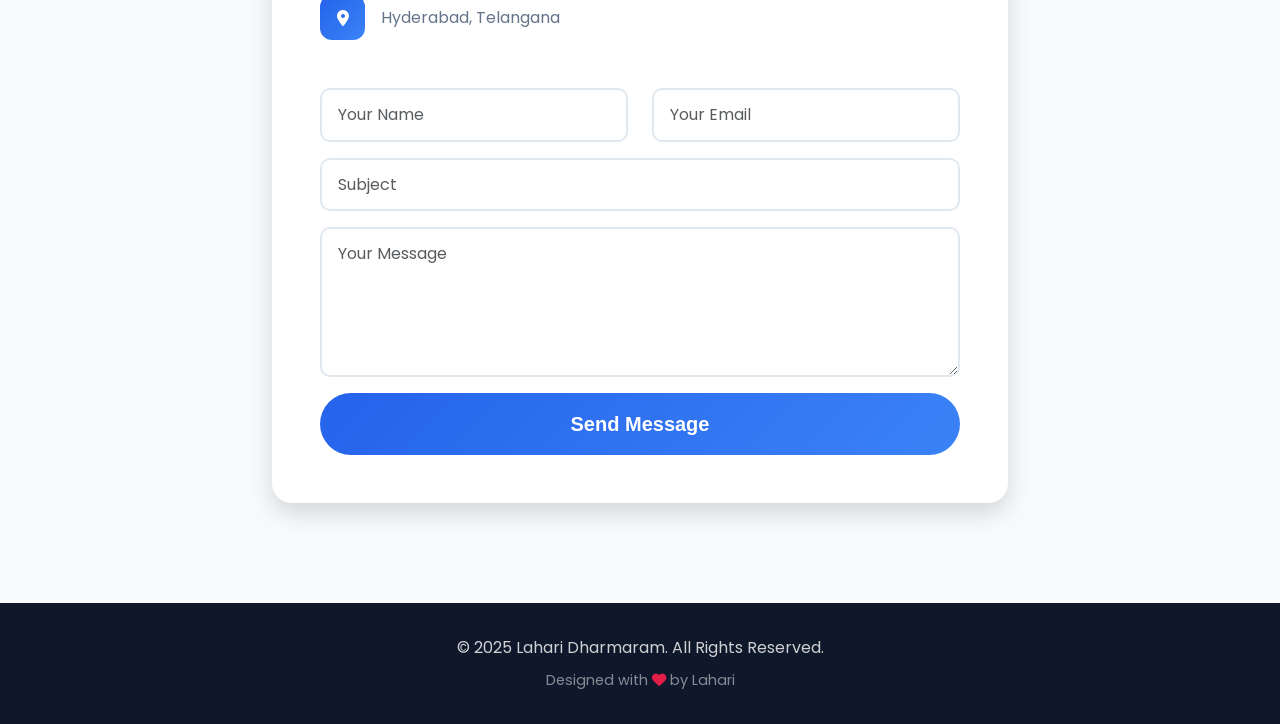
==== commit f91233c6: "Update index.html" ====
--- a/index.html
+++ b/index.html
@@ -239,31 +239,62 @@
 
     <!-- Projects Section -->
     <section id="projects" class="projects-section">
-        <div class="container">
-            <h2 class="section-title text-center">My Projects</h2>
-            <p class="section-subtitle text-center">Featured work</p>
-            
-            <div class="row justify-content-center">
-                <div class="col-lg-8">
-                    <div class="project-card">
-                        <div class="project-icon">
-                            <i class="fas fa-water"></i>
-                        </div>
-                        <div class="project-content">
-                            <h3 class="project-title">Monitoring and Forecasting system for water quality</h3>
-                            <p class="project-description">
-                                 A Water Quality Monitoring and Forecasting System uses real-time sensor data and AI to predict water conditions. This helps proactively manage water resources, aiding decision-making and promoting public engagement for environmental health.
-                            </p>
-                            <div class="project-tech">
-                                <span class="tech-badge">Python</span>
-                                <span class="tech-badge">Machine Learning</span>
-                            </div>
-                        </div>
-                    </div>
-                </div>
-            </div>
-        </div>
-    </section>
+    <div class="container">
+        <h2 class="section-title text-center">My Projects</h2>
+        <p class="section-subtitle text-center">Featured work</p>
+
+        <!-- Project 1 -->
+        <div class="row justify-content-center">
+            <div class="col-lg-8">
+                <div class="project-card">
+                    <div class="project-icon">
+                        <i class="fas fa-university"></i>
+                    </div>
+
+                    <div class="project-content">
+                        <h3 class="project-title">Banking Management System</h3>
+                        <p class="project-description">
+                            The Banking Management System is a console-based Java application that simulates 
+                            basic banking operations such as deposit, withdrawal, and balance checking. 
+                            The system uses classes and objects to store account details and perform operations.
+                        </p>
+
+                        <div class="project-tech">
+                            <span class="tech-badge">JAVA</span>
+                        </div>
+                    </div>
+
+                </div>
+            </div>
+        </div>
+
+        <!-- Project 2 -->
+        <div class="row justify-content-center">
+            <div class="col-lg-8">
+                <div class="project-card">
+                    <div class="project-icon">
+                        <i class="fas fa-water"></i>
+                    </div>
+
+                    <div class="project-content">
+                        <h3 class="project-title">Course list</h3>
+                        <p class="project-description">
+                            A simple Course List web application built using HTML, CSS, and JavaScript. The project allows users to add new courses and delete existing courses dynamically. It demonstrates basic DOM manipulation, event handling, and form interaction to manage a list of courses in a user-friendly interface.
+                        </p>
+
+                        <div class="project-tech">
+                            <span class="tech-badge">JavaScript</span>
+                            <span class="tech-badge">HTML</span>
+                            <span class="tech-badge">CSS</span>
+                        </div>
+                    </div>
+
+                </div>
+            </div>
+        </div>
+
+    </div>
+</section>
 
     <!-- Certifications Section -->
     <section id="certifications" class="certifications-section">
@@ -375,6 +406,4 @@
     <script src="script.js"></script>
 </body>
 </html>
-    
-       
-            
+
--- a/style.css
+++ b/style.css
@@ -1,243 +1,875 @@
-/* ---------------------- */
-/* GLOBAL STYLES */
-/* ---------------------- */
+/* =============================================
+   PORTFOLIO WEBSITE - DHARMARAM LAHARI
+   Java Full Stack Developer
+   ============================================= */
+
+/* CSS Variables */
+:root {
+    --primary-color: #2563eb;
+    --primary-dark: #1d4ed8;
+    --secondary-color: #0f172a;
+    --accent-color: #3b82f6;
+    --text-dark: #1e293b;
+    --text-light: #64748b;
+    --white: #ffffff;
+    --light-bg: #f8fafc;
+    --gradient-primary: linear-gradient(135deg, #2563eb 0%, #3b82f6 100%);
+    --gradient-dark: linear-gradient(135deg, #0f172a 0%, #1e293b 100%);
+    --shadow-sm: 0 2px 4px rgba(0, 0, 0, 0.05);
+    --shadow-md: 0 4px 6px rgba(0, 0, 0, 0.1);
+    --shadow-lg: 0 10px 25px rgba(0, 0, 0, 0.15);
+    --shadow-xl: 0 20px 40px rgba(0, 0, 0, 0.2);
+    --transition: all 0.3s ease;
+}
+
+/* Reset & Base Styles */
 * {
     margin: 0;
     padding: 0;
     box-sizing: border-box;
-    font-family: "Poppins", sans-serif;
+}
+
+html {
+    scroll-behavior: smooth;
 }
 
 body {
-    background: #f8fafc;
-    color: #1f2937;
+    font-family: 'Poppins', sans-serif;
+    color: var(--text-dark);
     line-height: 1.6;
-}
-
-/* ---------------------- */
-/* HEADER */
-/* ---------------------- */
-header {
-    position: fixed;
-    width: 100%;
+    overflow-x: hidden;
+}
+
+/* Typography */
+h1, h2, h3, h4, h5, h6 {
+    font-weight: 600;
+    line-height: 1.2;
+}
+
+.section-title {
+    font-size: 2.5rem;
+    color: var(--secondary-color);
+    margin-bottom: 0.5rem;
+    position: relative;
+    display: inline-block;
+}
+
+.section-title::after {
+    content: '';
+    position: absolute;
+    bottom: -8px;
+    left: 50%;
+    transform: translateX(-50%);
+    width: 60px;
+    height: 4px;
+    background: var(--gradient-primary);
+    border-radius: 2px;
+}
+
+.section-subtitle {
+    color: var(--text-light);
+    font-size: 1.1rem;
+    margin-bottom: 3rem;
+}
+
+/* =============================================
+   NAVIGATION
+   ============================================= */
+.navbar {
+    background: rgba(255, 255, 255, 0.95);
+    backdrop-filter: blur(10px);
+    box-shadow: var(--shadow-sm);
+    padding: 1rem 0;
+    transition: var(--transition);
+}
+
+.navbar.scrolled {
+    padding: 0.7rem 0;
+    box-shadow: var(--shadow-md);
+}
+
+.navbar-brand {
+    font-size: 1.8rem;
+    font-weight: 700;
+    color: var(--secondary-color);
+}
+
+.brand-text {
+    color: var(--secondary-color);
+}
+
+.brand-dot {
+    color: var(--primary-color);
+}
+
+.nav-link {
+    color: var(--text-dark);
+    font-weight: 500;
+    padding: 0.5rem 1rem !important;
+    position: relative;
+    transition: var(--transition);
+}
+
+.nav-link::after {
+    content: '';
+    position: absolute;
+    bottom: 0;
+    left: 50%;
+    transform: translateX(-50%);
+    width: 0;
+    height: 2px;
+    background: var(--primary-color);
+    transition: var(--transition);
+}
+
+.nav-link:hover::after,
+.nav-link.active::after {
+    width: 70%;
+}
+
+.nav-link:hover,
+.nav-link.active {
+    color: var(--primary-color);
+}
+
+/* =============================================
+   HERO SECTION
+   ============================================= */
+.hero-section {
+    min-height: 100vh;
+    display: flex;
+    align-items: center;
+    justify-content: center;
+    position: relative;
+    background: var(--gradient-dark);
+    overflow: hidden;
+}
+
+.hero-bg {
+    position: absolute;
     top: 0;
     left: 0;
-    background: white;
-    box-shadow: 0 3px 8px rgba(0,0,0,0.05);
-    padding: 15px 50px;
-    display: flex;
-    justify-content: space-between;
-    align-items: center;
-    z-index: 999;
-}
-
-header .small-header {
-    font-size: 1.4rem;
+    width: 100%;
+    height: 100%;
+    background: 
+        radial-gradient(circle at 20% 80%, rgba(37, 99, 235, 0.3) 0%, transparent 50%),
+        radial-gradient(circle at 80% 20%, rgba(59, 130, 246, 0.2) 0%, transparent 50%),
+        radial-gradient(circle at 50% 50%, rgba(37, 99, 235, 0.1) 0%, transparent 70%);
+}
+
+.hero-content {
+    position: relative;
+    z-index: 2;
+    color: var(--white);
+    padding: 2rem;
+}
+
+.hero-greeting {
+    font-size: 1.3rem;
+    color: rgba(255, 255, 255, 0.8);
+    margin-bottom: 0.5rem;
+    animation: fadeInUp 0.8s ease forwards;
+}
+
+.hero-name {
+    font-size: 4rem;
     font-weight: 700;
-    letter-spacing: 1px;
-    color: #1e293b;
-}
-
-header nav a {
-    text-decoration: none;
-    margin-left: 20px;
+    margin-bottom: 0.5rem;
+    animation: fadeInUp 0.8s ease 0.2s forwards;
+    opacity: 0;
+}
+
+.hero-title {
+    font-size: 1.8rem;
+    color: var(--accent-color);
+    margin-bottom: 1rem;
+    animation: fadeInUp 0.8s ease 0.4s forwards;
+    opacity: 0;
+}
+
+.hero-description {
+    font-size: 1.1rem;
+    color: rgba(255, 255, 255, 0.7);
+    margin-bottom: 2rem;
+    line-height: 1.8;
+    animation: fadeInUp 0.8s ease 0.6s forwards;
+    opacity: 0;
+}
+
+.hero-buttons {
+    margin-bottom: 2rem;
+    animation: fadeInUp 0.8s ease 0.8s forwards;
+    opacity: 0;
+}
+
+.btn-primary {
+    background: var(--gradient-primary);
+    border: none;
+    padding: 0.8rem 2rem;
+    font-weight: 600;
+    border-radius: 50px;
+    transition: var(--transition);
+}
+
+.btn-primary:hover {
+    transform: translateY(-3px);
+    box-shadow: 0 10px 30px rgba(37, 99, 235, 0.4);
+    background: var(--primary-dark);
+}
+
+.btn-outline-light {
+    border: 2px solid rgba(255, 255, 255, 0.5);
+    color: var(--white);
+    padding: 0.8rem 2rem;
+    font-weight: 600;
+    border-radius: 50px;
+    transition: var(--transition);
+}
+
+.btn-outline-light:hover {
+    background: var(--white);
+    color: var(--secondary-color);
+    border-color: var(--white);
+}
+
+.hero-social {
+    animation: fadeInUp 0.8s ease 1s forwards;
+    opacity: 0;
+}
+
+.social-link {
+    display: inline-flex;
+    align-items: center;
+    justify-content: center;
+    width: 45px;
+    height: 45px;
+    border-radius: 50%;
+    background: rgba(255, 255, 255, 0.1);
+    color: var(--white);
+    margin: 0 0.5rem;
+    font-size: 1.2rem;
+    transition: var(--transition);
+}
+
+.social-link:hover {
+    background: var(--primary-color);
+    transform: translateY(-3px);
+}
+
+.scroll-down {
+    position: absolute;
+    bottom: 30px;
+    left: 50%;
+    transform: translateX(-50%);
+    animation: bounce 2s infinite;
+}
+
+.scroll-down a {
+    color: var(--white);
+    font-size: 2rem;
+    transition: var(--transition);
+}
+
+.scroll-down a:hover {
+    color: var(--accent-color);
+}
+
+/* =============================================
+   ABOUT SECTION
+   ============================================= */
+.about-section {
+    padding: 100px 0;
+    background: var(--white);
+}
+
+.about-image {
+    display: flex;
+    justify-content: center;
+    align-items: center;
+    height: 100%;
+}
+
+.image-frame {
+    width: 350px;
+    height: 350px;
+    border-radius: 20px;
+    background: var(--gradient-primary);
+    padding: 10px;
+    box-shadow: var(--shadow-xl);
+}
+
+.placeholder-profile {
+    width: 100%;
+    height: 100%;
+    background: var(--light-bg);
+    border-radius: 12px;
+    display: flex;
+    align-items: center;
+    justify-content: center;
+}
+
+.placeholder-profile i {
+    font-size: 8rem;
+    color: var(--primary-color);
+    opacity: 0.3;
+}
+
+.about-content {
+    padding: 2rem 0;
+}
+
+.about-subtitle {
+    color: var(--primary-color);
+    font-size: 1.3rem;
+    margin-bottom: 1.5rem;
+}
+
+.about-text {
+    color: var(--text-light);
+    margin-bottom: 1.5rem;
+    line-height: 1.8;
+}
+
+.about-info {
+    margin-top: 2rem;
+}
+
+.info-item {
+    display: flex;
+    align-items: flex-start;
+    margin-bottom: 1.5rem;
+}
+
+.info-item i {
+    width: 50px;
+    height: 50px;
+    background: var(--gradient-primary);
+    border-radius: 12px;
+    display: flex;
+    align-items: center;
+    justify-content: center;
+    color: var(--white);
+    font-size: 1.2rem;
+    margin-right: 1rem;
+    flex-shrink: 0;
+}
+
+.info-item strong {
+    display: block;
+    color: var(--secondary-color);
+    margin-bottom: 0.3rem;
+}
+
+.info-item p {
+    color: var(--text-light);
+    margin: 0;
+}
+
+/* =============================================
+   SKILLS SECTION
+   ============================================= */
+.skills-section {
+    padding: 100px 0;
+    background: var(--light-bg);
+}
+
+.category-title {
+    color: var(--secondary-color);
+    font-size: 1.3rem;
+    margin-bottom: 1.5rem;
+    display: flex;
+    align-items: center;
+}
+
+.category-title i {
+    margin-right: 0.5rem;
+    color: var(--primary-color);
+}
+
+.skills-grid {
+    display: grid;
+    grid-template-columns: repeat(2, 1fr);
+    gap: 1.5rem;
+}
+
+.skill-card {
+    background: var(--white);
+    padding: 1.5rem;
+    border-radius: 12px;
+    box-shadow: var(--shadow-sm);
+    transition: var(--transition);
+}
+
+.skill-card:hover {
+    transform: translateY(-5px);
+    box-shadow: var(--shadow-md);
+}
+
+.skill-icon {
+    width: 50px;
+    height: 50px;
+    background: var(--gradient-primary);
+    border-radius: 12px;
+    display: flex;
+    align-items: center;
+    justify-content: center;
+    margin-bottom: 1rem;
+}
+
+.skill-icon i {
+    font-size: 1.5rem;
+    color: var(--white);
+}
+
+.skill-card h4 {
+    color: var(--secondary-color);
+    font-size: 1.1rem;
+    margin-bottom: 0.8rem;
+}
+
+.progress {
+    height: 8px;
+    background: var(--light-bg);
+    border-radius: 4px;
+    overflow: hidden;
+}
+
+.progress-bar {
+    background: var(--gradient-primary);
+    font-size: 0.75rem;
+    line-height: 8px;
+    color: var(--white);
+    font-weight: 600;
+}
+
+/* Tools Section */
+.tools-section {
+    margin-top: 3rem;
+    padding: 2rem;
+    background: var(--white);
+    border-radius: 16px;
+    box-shadow: var(--shadow-sm);
+}
+
+.tools-grid {
+    display: flex;
+    justify-content: center;
+    gap: 2rem;
+    flex-wrap: wrap;
+    margin-top: 1.5rem;
+}
+
+.tool-item {
+    display: flex;
+    flex-direction: column;
+    align-items: center;
+    padding: 1rem 1.5rem;
+    background: var(--light-bg);
+    border-radius: 12px;
+    transition: var(--transition);
+}
+
+.tool-item:hover {
+    background: var(--gradient-primary);
+    transform: translateY(-3px);
+}
+
+.tool-item:hover i,
+.tool-item:hover span {
+    color: var(--white);
+}
+
+.tool-item i {
+    font-size: 2rem;
+    color: var(--primary-color);
+    margin-bottom: 0.5rem;
+    transition: var(--transition);
+}
+
+.tool-item span {
+    font-weight: 500;
+    color: var(--text-dark);
+    transition: var(--transition);
+}
+
+/* =============================================
+   PROJECTS SECTION
+   ============================================= */
+.projects-section {
+    padding: 100px 0;
+    background: var(--white);
+}
+
+.project-card {
+    background: var(--light-bg);
+    border-radius: 20px;
+    padding: 3rem;
+    display: flex;
+    align-items: flex-start;
+    gap: 2rem;
+    box-shadow: var(--shadow-md);
+    transition: var(--transition);
+}
+
+.project-card:hover {
+    transform: translateY(-10px);
+    box-shadow: var(--shadow-xl);
+}
+
+.project-icon {
+    width: 80px;
+    height: 80px;
+    background: var(--gradient-primary);
+    border-radius: 20px;
+    display: flex;
+    align-items: center;
+    justify-content: center;
+    flex-shrink: 0;
+}
+
+.project-icon i {
+    font-size: 2.5rem;
+    color: var(--white);
+}
+
+.project-content h3 {
+    color: var(--secondary-color);
+    margin-bottom: 1rem;
+}
+
+.project-description {
+    color: var(--text-light);
+    line-height: 1.8;
+    margin-bottom: 1.5rem;
+}
+
+.project-tech {
+    display: flex;
+    flex-wrap: wrap;
+    gap: 0.5rem;
+}
+
+.tech-badge {
+    background: var(--white);
+    color: var(--primary-color);
+    padding: 0.4rem 1rem;
+    border-radius: 20px;
+    font-size: 0.85rem;
+    font-weight: 500;
+    border: 1px solid var(--primary-color);
+    transition: var(--transition);
+}
+
+.tech-badge:hover {
+    background: var(--primary-color);
+    color: var(--white);
+}
+
+/* =============================================
+   CERTIFICATIONS SECTION
+   ============================================= */
+.certifications-section {
+    padding: 100px 0;
+    background: var(--gradient-dark);
+}
+
+.certifications-section .section-title,
+.certifications-section .section-subtitle {
+    color: var(--white);
+}
+
+.certifications-section .section-title::after {
+    background: var(--white);
+}
+
+.certification-card {
+    background: rgba(255, 255, 255, 0.1);
+    backdrop-filter: blur(10px);
+    border-radius: 20px;
+    padding: 3rem;
+    display: flex;
+    align-items: flex-start;
+    gap: 2rem;
+    border: 1px solid rgba(255, 255, 255, 0.2);
+    transition: var(--transition);
+}
+
+.certification-card:hover {
+    transform: translateY(-5px);
+    background: rgba(255, 255, 255, 0.15);
+}
+
+.certification-icon {
+    width: 80px;
+    height: 80px;
+    background: var(--white);
+    border-radius: 20px;
+    display: flex;
+    align-items: center;
+    justify-content: center;
+    flex-shrink: 0;
+}
+
+.certification-icon i {
+    font-size: 2.5rem;
+    color: var(--primary-color);
+}
+
+.certification-content h3 {
+    color: var(--white);
+    margin-bottom: 0.5rem;
+}
+
+.certification-org {
+    color: var(--accent-color);
+    font-weight: 600;
+    margin-bottom: 1rem;
+}
+
+.certification-desc {
+    color: rgba(255, 255, 255, 0.8);
+    line-height: 1.8;
+}
+
+/* =============================================
+   CONTACT SECTION
+   ============================================= */
+.contact-section {
+    padding: 100px 0;
+    background: var(--light-bg);
+}
+
+.contact-card {
+    background: var(--white);
+    border-radius: 20px;
+    padding: 3rem;
+    box-shadow: var(--shadow-lg);
+}
+
+.contact-info h3,
+.social-links h3 {
+    color: var(--secondary-color);
+    margin-bottom: 1.5rem;
+}
+
+.contact-item {
+    display: flex;
+    align-items: center;
+    margin-bottom: 1.5rem;
+}
+
+.contact-item i {
+    width: 45px;
+    height: 45px;
+    background: var(--gradient-primary);
+    border-radius: 12px;
+    display: flex;
+    align-items: center;
+    justify-content: center;
+    color: var(--white);
+    margin-right: 1rem;
+    flex-shrink: 0;
+}
+
+.contact-item span {
+    color: var(--text-light);
+}
+
+.social-icons {
+    display: flex;
+    gap: 1rem;
+}
+
+.social-icon {
+    width: 45px;
+    height: 45px;
+    background: var(--light-bg);
+    border-radius: 12px;
+    display: flex;
+    align-items: center;
+    justify-content: center;
+    color: var(--primary-color);
+    font-size: 1.2rem;
+    transition: var(--transition);
+}
+
+.social-icon:hover {
+    background: var(--primary-color);
+    color: var(--white);
+    transform: translateY(-3px);
+}
+
+.contact-form .form-control {
+    padding: 0.8rem 1rem;
+    border: 2px solid #e2e8f0;
+    border-radius: 10px;
     font-size: 1rem;
-    color: #555;
-    transition: 0.3s;
-}
-
-header nav a:hover {
-    color: #1e90ff;
-}
-
-/* ---------------------- */
-/* HERO SECTION */
-/* ---------------------- */
-.hero {
-    padding-top: 120px;
-    padding-bottom: 100px;
-    display: flex;
-    justify-content: center;
-    text-align: center;
-    background: linear-gradient(135deg, #e3f2fd, #ffffff);
-}
-
-.hero-inner {
-    max-width: 700px;
-}
-
-.hero-badge {
-    display: inline-block;
-    background: #1e90ff;
-    color: white;
-    padding: 6px 14px;
-    border-radius: 20px;
+    transition: var(--transition);
+}
+
+.contact-form .form-control:focus {
+    border-color: var(--primary-color);
+    box-shadow: 0 0 0 3px rgba(37, 99, 235, 0.1);
+}
+
+.contact-form .btn-primary {
+    width: 100%;
+    padding: 1rem;
+}
+
+/* =============================================
+   FOOTER
+   ============================================= */
+.footer {
+    background: var(--secondary-color);
+    padding: 2rem 0;
+}
+
+.footer-text {
+    color: rgba(255, 255, 255, 0.8);
+    font-size: 1rem;
+    margin-bottom: 0.5rem;
+}
+
+.footer-subtext {
+    color: rgba(255, 255, 255, 0.5);
     font-size: 0.9rem;
-    margin-bottom: 15px;
-}
-
-.brand-name {
-    font-size: 3rem;
-    font-weight: 700;
-    color: #1e293b;
-}
-
-.highlight {
-    color: #1e90ff;
-}
-
-.tagline {
-    font-size: 1.2rem;
-    margin: 15px 0 25px;
-    color: #475569;
-}
-
-/* Contact Buttons */
-.contact-ctas {
-    display: flex;
-    justify-content: center;
-    gap: 15px;
-}
-
-.btn {
-    padding: 10px 18px;
-    border-radius: 8px;
-    font-size: 0.95rem;
-    text-decoration: none;
-    border: 2px solid #1e90ff;
-    transition: 0.3s;
-}
-
-.btn.primary {
-    background: #1e90ff;
-    color: white;
-}
-
-.btn:hover {
-    transform: scale(1.05);
-    opacity: 0.9;
-}
-
-.btn.ghost {
-    background: transparent;
-    color: #1e90ff;
-}
-
-/* ---------------------- */
-/* SECTIONS */
-/* ---------------------- */
-section {
-    padding: 80px 60px;
-}
-
-section h2 {
-    font-size: 2rem;
-    margin-bottom: 20px;
-    color: #1e293b;
-}
-
-/* ---------------------- */
-/* ABOUT */
-/* ---------------------- */
-#about p {
-    max-width: 700px;
-    line-height: 1.8;
-    color: #475569;
-}
-
-/* ---------------------- */
-/* SKILLS */
-/* ---------------------- */
-.skills-list {
-    display: flex;
-    flex-wrap: wrap;
-    gap: 12px;
-    margin-top: 20px;
-}
-
-.skills-list span {
-    background: #e0f2fe;
-    padding: 10px 18px;
-    border-radius: 20px;
-    font-size: 0.95rem;
-    color: #0369a1;
-    border: 1px solid #bae6fd;
-}
-
-/* ---------------------- */
-/* PROJECTS */
-/* ---------------------- */
-.project-list {
-    display: grid;
-    grid-template-columns: repeat(auto-fit, minmax(280px, 1fr));
-    gap: 20px;
-}
-
-.project {
-    background: white;
-    padding: 20px;
-    border-radius: 12px;
-    box-shadow: 0 4px 10px rgba(0,0,0,0.05);
-    border-left: 4px solid #1e90ff;
-    transition: 0.3s;
-}
-
-.project:hover {
-    transform: translateY(-5px);
-}
-
-.project h6 {
-    font-size: 1.1rem;
-    margin-bottom: 6px;
-}
-
-/* ---------------------- */
-/* CONTACT */
-/* ---------------------- */
-form {
-    display: flex;
-    flex-direction: column;
-    max-width: 500px;
-    gap: 12px;
-}
-
-input, textarea {
-    width: 100%;
-    padding: 12px;
-    border-radius: 8px;
-    border: 1px solid #cbd5e1;
-    font-size: 1rem;
-}
-
-button {
-    padding: 12px;
-    border-radius: 8px;
-    border: none;
-    background: #1e90ff;
-    color: white;
-    font-size: 1rem;
-    cursor: pointer;
-}
-
-button:hover {
-    opacity: 0.9;
-}
-
-/* ---------------------- */
-/* FOOTER */
-/* ---------------------- */
-footer {
-    text-align: center;
-    padding: 20px;
-    background: #1e293b;
-    color: white;
-}
-
-footer a {
-    color: #90cdf4;
-    text-decoration: none;
-}
-
-footer a:hover {
-    text-decoration: underline;
-}
+    margin: 0;
+}
+
+.footer-subtext i {
+    color: #e11d48;
+}
+
+/* =============================================
+   ANIMATIONS
+   ============================================= */
+@keyframes fadeInUp {
+    from {
+        opacity: 0;
+        transform: translateY(30px);
+    }
+    to {
+        opacity: 1;
+        transform: translateY(0);
+    }
+}
+
+@keyframes bounce {
+    0%, 20%, 50%, 80%, 100% {
+        transform: translateX(-50%) translateY(0);
+    }
+    40% {
+        transform: translateX(-50%) translateY(-10px);
+    }
+    60% {
+        transform: translateX(-50%) translateY(-5px);
+    }
+}
+
+/* =============================================
+   RESPONSIVE DESIGN
+   ============================================= */
+@media (max-width: 991px) {
+    .hero-name {
+        font-size: 3rem;
+    }
+    
+    .hero-title {
+        font-size: 1.5rem;
+    }
+    
+    .skills-grid {
+        grid-template-columns: 1fr;
+    }
+    
+    .project-card,
+    .certification-card {
+        flex-direction: column;
+        text-align: center;
+    }
+    
+    .project-icon,
+    .certification-icon {
+        margin: 0 auto;
+    }
+    
+    .project-tech {
+        justify-content: center;
+    }
+}
+
+@media (max-width: 768px) {
+    .section-title {
+        font-size: 2rem;
+    }
+    
+    .hero-name {
+        font-size: 2.5rem;
+    }
+    
+    .hero-description {
+        font-size: 1rem;
+    }
+    
+    .hero-buttons .btn {
+        display: block;
+        width: 100%;
+        margin: 0.5rem 0;
+    }
+    
+    .image-frame {
+        width: 280px;
+        height: 280px;
+    }
+    
+    .tools-grid {
+        gap: 1rem;
+    }
+    
+    .tool-item {
+        padding: 0.8rem 1rem;
+    }
+    
+    .contact-card {
+        padding: 2rem 1.5rem;
+    }
+    
+    .project-card {
+        padding: 2rem 1.5rem;
+    }
+    
+    .certification-card {
+        padding: 2rem 1.5rem;
+    }
+}
+
+@media (max-width: 480px) {
+    .hero-name {
+        font-size: 2rem;
+    }
+    
+    .hero-greeting {
+        font-size: 1rem;
+    }
+    
+    .section-title {
+        font-size: 1.8rem;
+    }
+    
+    .about-section,
+    .skills-section,
+    .projects-section,
+    .certifications-section,
+    .contact-section {
+        padding: 60px 0;
+    }
+}
+    
+    
+
+
+   
+
+
+
